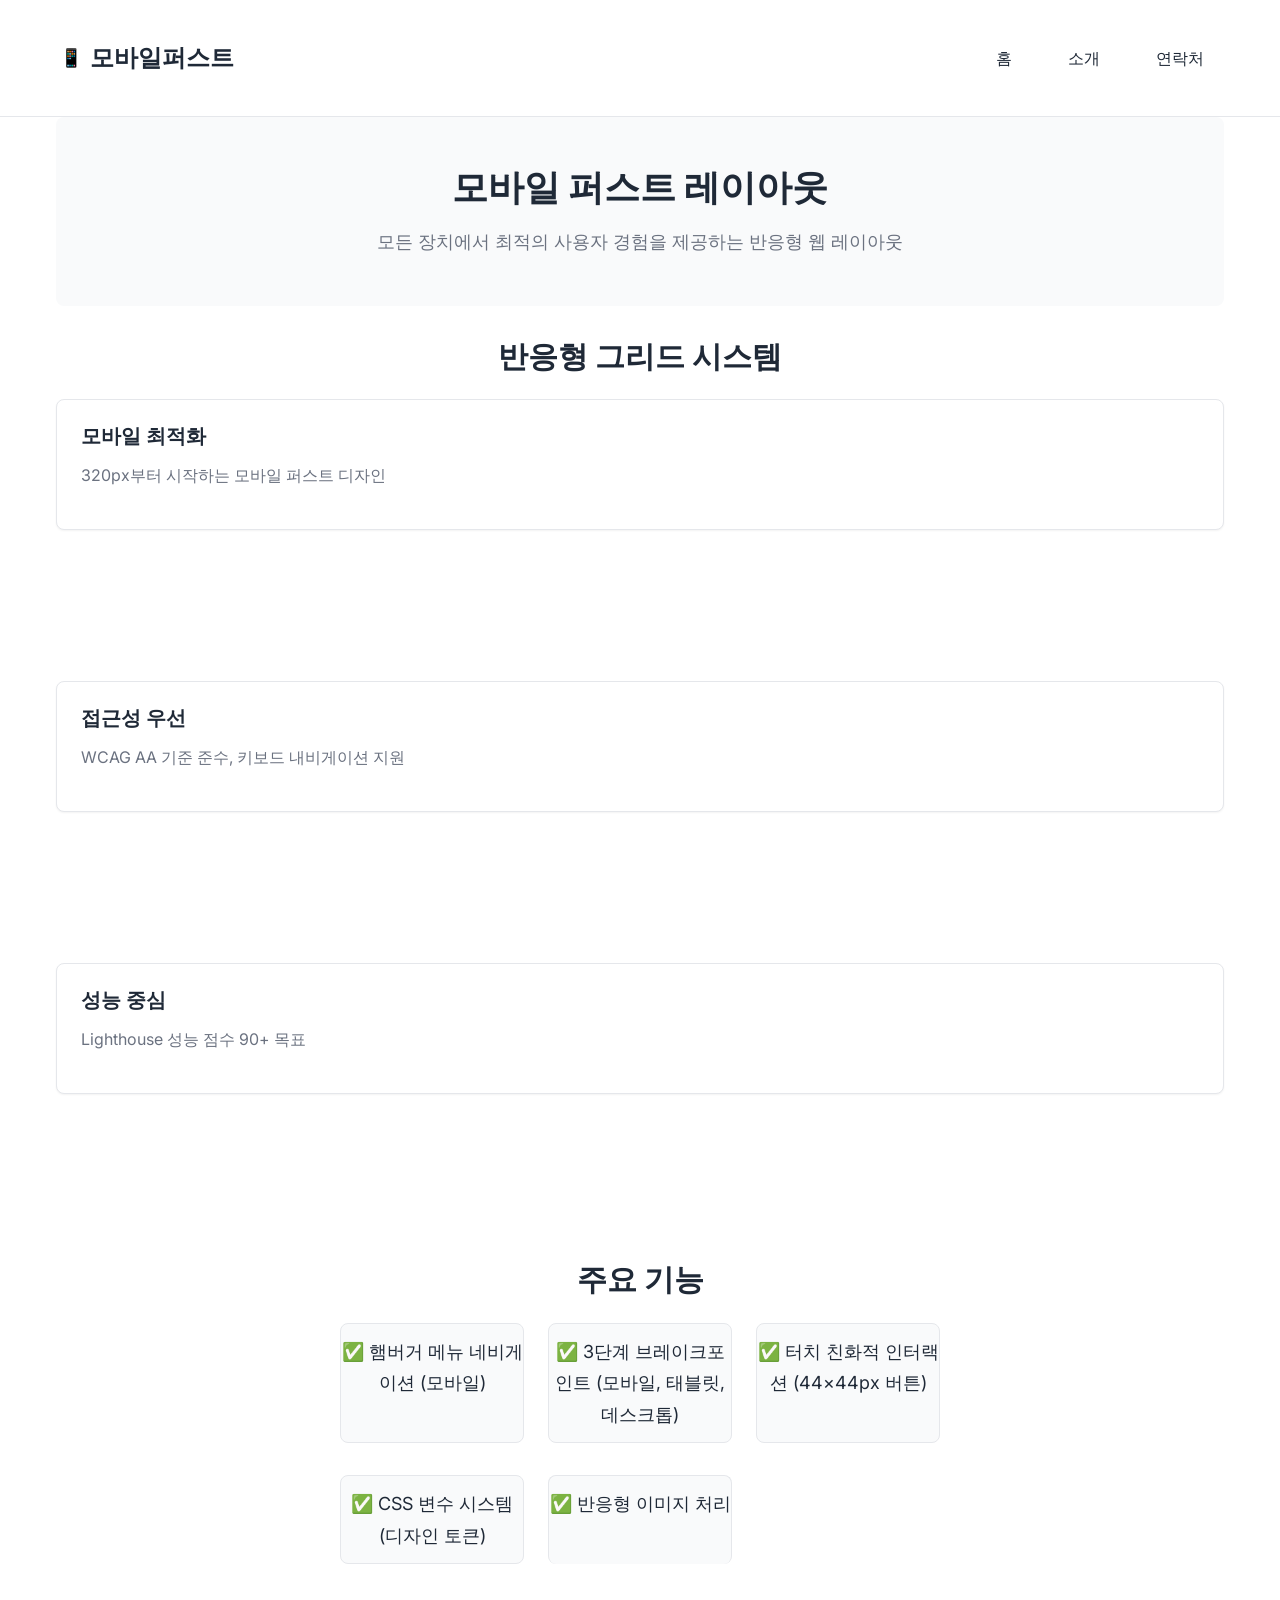
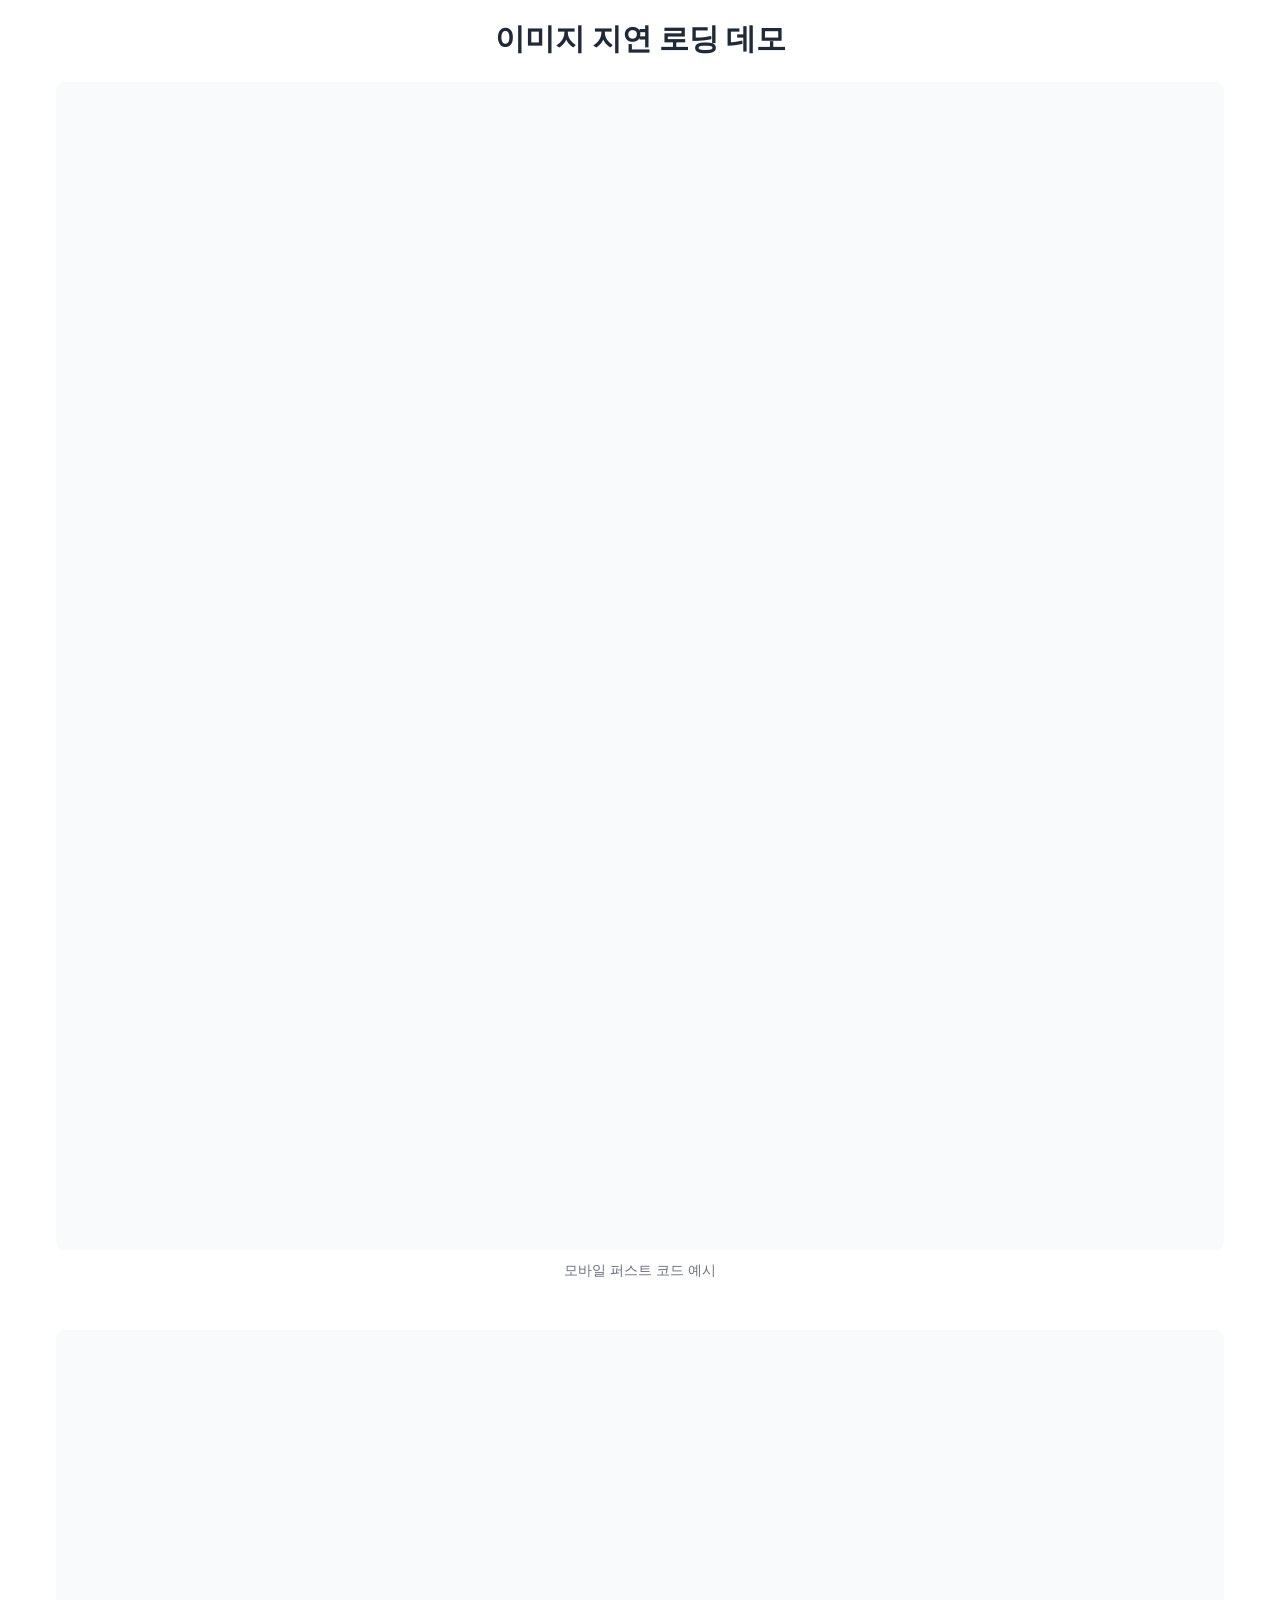
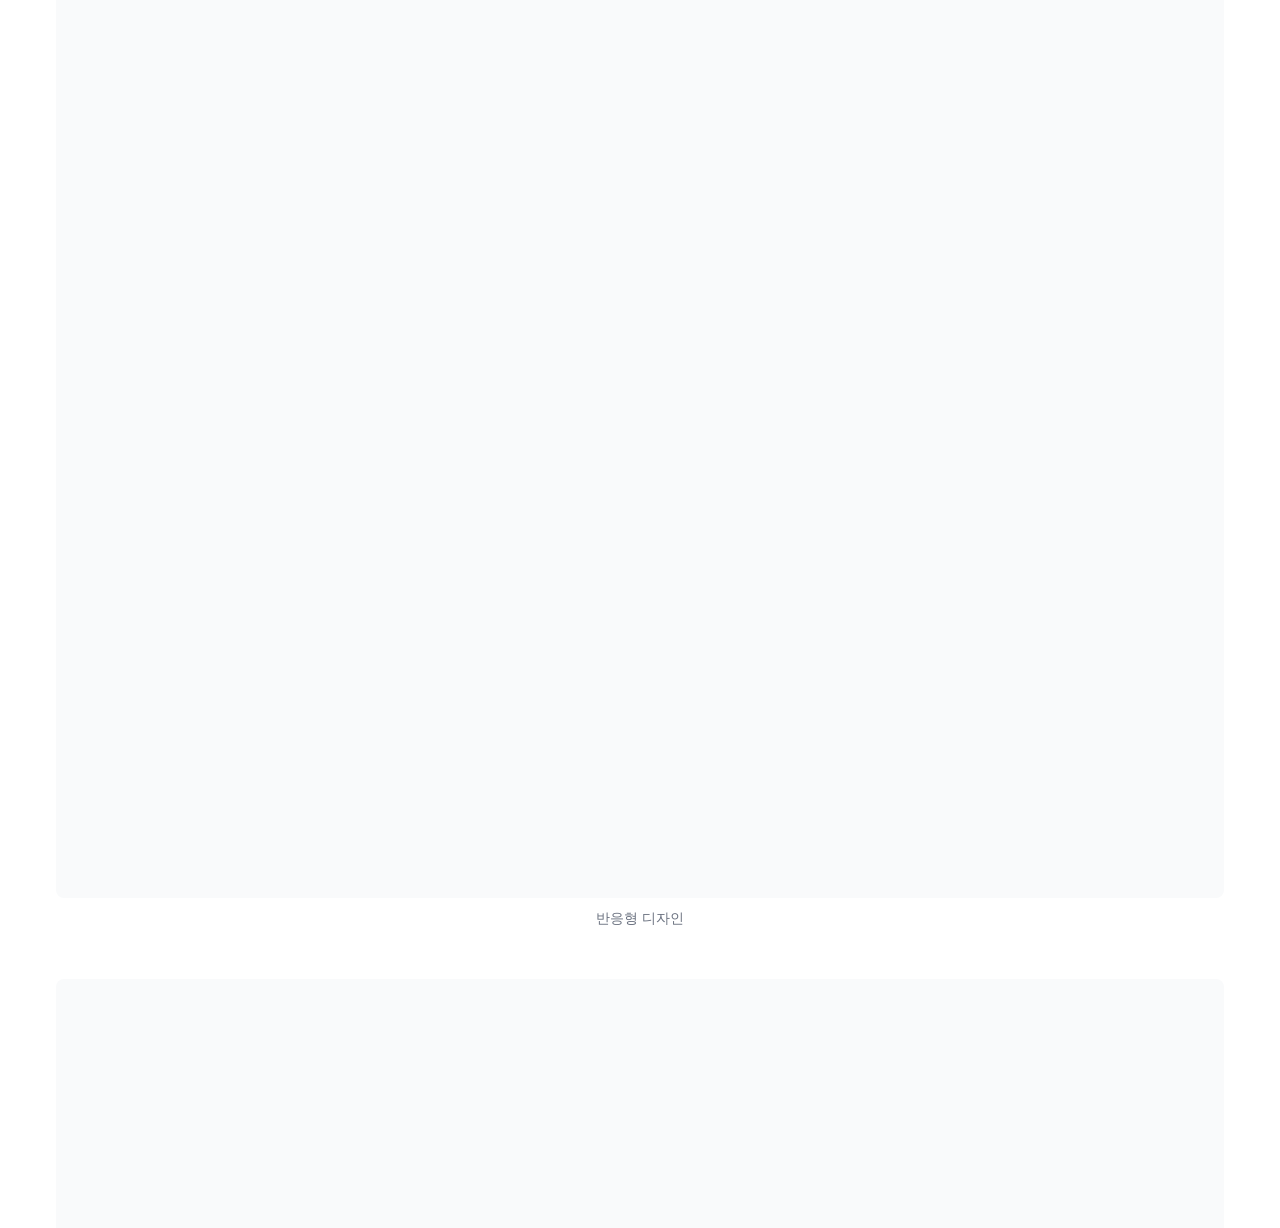
==== index.html @ 949a80e4 "Implement mobile-first responsive layout Features: - Mobile-first CSS media queries (7 breakpoints) " ====
<!DOCTYPE html>
<html lang="ko">
<head>
    <meta charset="UTF-8">
    <meta name="viewport" content="width=device-width, initial-scale=1.0">
    <title>모바일 퍼스트 레이아웃</title>

    <!-- CSS 파일 연결 -->
    <link rel="stylesheet" href="css/base/reset.css">
    <link rel="stylesheet" href="css/base/variables.css">
    <link rel="stylesheet" href="css/base/typography.css">
    <link rel="stylesheet" href="css/main.css">

    <!-- 웹 폰트 (Inter) -->
    <link rel="preconnect" href="https://fonts.googleapis.com">
    <link rel="preconnect" href="https://fonts.gstatic.com" crossorigin>
    <link href="https://fonts.googleapis.com/css2?family=Inter:wght@300;400;500;600;700&display=swap" rel="stylesheet">

    <!-- Favicon -->
    <link rel="icon" type="image/x-icon" href="images/favicon.ico">
</head>
<body>
    <!-- Header 컴포넌트 -->
    <header class="header">
        <div class="container">
            <a href="/" class="logo">모바일퍼스트</a>
            <nav class="navigation">
                <button class="menu-toggle" aria-label="메뉴 토글">
                    <span class="hamburger"></span>
                </button>
                <ul class="nav-list">
                    <li><a href="/">홈</a></li>
                    <li><a href="/about">소개</a></li>
                    <li><a href="/contact">연락처</a></li>
                </ul>
            </nav>
        </div>
    </header>

    <!-- Main content -->
    <main class="main">
        <div class="container">
            <section class="hero">
                <h1 class="hero-title">모바일 퍼스트 레이아웃</h1>
                <p class="hero-description">
                    모든 장치에서 최적의 사용자 경험을 제공하는 반응형 웹 레이아웃
                </p>
            </section>

            <!-- 반응형 그리드 예시 -->
            <section class="grid-section">
                <h2 class="section-title">반응형 그리드 시스템</h2>
                <div class="grid">
                    <div class="col-mobile-12 col-tablet-6 col-desktop-4">
                        <div class="card">
                            <h3 class="card-title">모바일 최적화</h3>
                            <p class="card-text">320px부터 시작하는 모바일 퍼스트 디자인</p>
                        </div>
                    </div>
                    <div class="col-mobile-12 col-tablet-6 col-desktop-4">
                        <div class="card">
                            <h3 class="card-title">접근성 우선</h3>
                            <p class="card-text">WCAG AA 기준 준수, 키보드 내비게이션 지원</p>
                        </div>
                    </div>
                    <div class="col-mobile-12 col-tablet-12 col-desktop-4">
                        <div class="card">
                            <h3 class="card-title">성능 중심</h3>
                            <p class="card-text">Lighthouse 성능 점수 90+ 목표</p>
                        </div>
                    </div>
                </div>
            </section>

            <!-- 주요 기능 설명 -->
            <section class="features">
                <h2 class="section-title">주요 기능</h2>
                <ul class="feature-list">
                    <li class="feature-item">✅ 햄버거 메뉴 네비게이션 (모바일)</li>
                    <li class="feature-item">✅ 3단계 브레이크포인트 (모바일, 태블릿, 데스크톱)</li>
                    <li class="feature-item">✅ 터치 친화적 인터랙션 (44×44px 버튼)</li>
                    <li class="feature-item">✅ CSS 변수 시스템 (디자인 토큰)</li>
                    <li class="feature-item">✅ 반응형 이미지 처리</li>
                </ul>
            </section>

            <!-- 이미지 지연 로딩 데모 -->
            <section class="lazy-demo">
                <h2 class="section-title">이미지 지연 로딩 데모</h2>
                <div class="grid">
                    <div class="col-mobile-12 col-tablet-6 col-desktop-4">
                        <img
                            data-src="https://images.unsplash.com/photo-1555066931-4365d14bab8c?ixlib=rb-4.0.3&auto=format&fit=crop&w=600&q=80"
                            data-srcset="https://images.unsplash.com/photo-1555066931-4365d14bab8c?ixlib=rb-4.0.3&auto=format&fit=crop&w=400&q=80 400w,
                                         https://images.unsplash.com/photo-1555066931-4365d14bab8c?ixlib=rb-4.0.3&auto=format&fit=crop&w=600&q=80 600w,
                                         https://images.unsplash.com/photo-1555066931-4365d14bab8c?ixlib=rb-4.0.3&auto=format&fit=crop&w=800&q=80 800w"
                            sizes="(max-width: 767px) 100vw, (max-width: 1023px) 50vw, 33vw"
                            alt="코드 에디터 예시 이미지"
                            class="lazy-image"
                            width="600"
                            height="400"
                        >
                        <p class="image-caption">모바일 퍼스트 코드 예시</p>
                    </div>
                    <div class="col-mobile-12 col-tablet-6 col-desktop-4">
                        <img
                            data-src="https://images.unsplash.com/photo-1551650975-87deedd944c3?ixlib=rb-4.0.3&auto=format&fit=crop&w=600&q=80"
                            data-srcset="https://images.unsplash.com/photo-1551650975-87deedd944c3?ixlib=rb-4.0.3&auto=format&fit=crop&w=400&q=80 400w,
                                         https://images.unsplash.com/photo-1551650975-87deedd944c3?ixlib=rb-4.0.3&auto=format&fit=crop&w=600&q=80 600w,
                                         https://images.unsplash.com/photo-1551650975-87deedd944c3?ixlib=rb-4.0.3&auto=format&fit=crop&w=800&q=80 800w"
                            sizes="(max-width: 767px) 100vw, (max-width: 1023px) 50vw, 33vw"
                            alt="반응형 디자인 예시 이미지"
                            class="lazy-image"
                            width="600"
                            height="400"
                        >
                        <p class="image-caption">반응형 디자인</p>
                    </div>
                    <div class="col-mobile-12 col-tablet-12 col-desktop-4">
                        <img
                            data-src="https://images.unsplash.com/photo-1555099962-4199c345e5dd?ixlib=rb-4.0.3&auto=format&fit=crop&w=600&q=80"
                            data-srcset="https://images.unsplash.com/photo-1555099962-4199c345e5dd?ixlib=rb-4.0.3&auto=format&fit=crop&w=400&q=80 400w,
                                         https://images.unsplash.com/photo-1555099962-4199c345e5dd?ixlib=rb-4.0.3&auto=format&fit=crop&w=600&q=80 600w,
                                         https://images.unsplash.com/photo-1555099962-4199c345e5dd?ixlib=rb-4.0.3&auto=format&fit=crop&w=800&q=80 800w"
                            sizes="(max-width: 767px) 100vw, (max-width: 1023px) 100vw, 33vw"
                            alt="웹 접근성 예시 이미지"
                            class="lazy-image"
                            width="600"
                            height="400"
                        >
                        <p class="image-caption">웹 접근성</p>
                    </div>
                </div>
                <p class="demo-note">이미지는 지연 로딩됩니다. 스크롤해 보세요!</p>
            </section>
        </div>
    </main>

    <!-- Footer 컴포넌트 -->
    <footer class="footer">
        <div class="container">
            <p class="copyright">&copy; 2026 모바일퍼스트. 모든 권리 보유.</p>
            <nav class="footer-nav">
                <a href="/privacy" class="footer-link">개인정보처리방침</a>
                <a href="/terms" class="footer-link">이용약관</a>
            </nav>
        </div>
    </footer>

    <!-- JavaScript 파일 -->
    <script src="js/components/navigation.js" defer></script>
    <script src="js/components/lazy-loading.js" defer></script>
    <script src="js/main.js" defer></script>
</body>
</html>
---- css/base/variables.css ----
/*
 * CSS Design Tokens (변수 시스템)
 * Design Ref: §3.1 — CSS Design Tokens 시스템
 */

:root {
  /* ===== 색상 시스템 ===== */
  /* 주요 색상 */
  --color-primary: #3b82f6;
  --color-primary-dark: #2563eb;
  --color-primary-light: #60a5fa;

  /* 보조 색상 */
  --color-secondary: #10b981;
  --color-secondary-dark: #059669;
  --color-secondary-light: #34d399;

  /* 중립 색상 */
  --color-text: #1f2937;
  --color-text-light: #6b7280;
  --color-text-lighter: #9ca3af;

  --color-background: #ffffff;
  --color-background-alt: #f9fafb;
  --color-background-dark: #111827;

  /* 경고 및 상태 색상 */
  --color-success: #10b981;
  --color-warning: #f59e0b;
  --color-error: #ef4444;
  --color-info: #3b82f6;

  /* 테두리 색상 */
  --color-border: #e5e7eb;
  --color-border-dark: #d1d5db;

  /* ===== 타이포그래피 시스템 ===== */
  /* 글꼴 패밀리 */
  --font-family-base: 'Inter', '맑은 고딕', 'Apple SD Gothic Neo', sans-serif;
  --font-family-heading: 'Inter', '맑은 고딕', 'Apple SD Gothic Neo', sans-serif;
  --font-family-mono: 'SF Mono', 'Monaco', 'Inconsolata', 'Fira Code', monospace;

  /* 폰트 크기 (모바일 퍼스트) */
  --font-size-xs: 0.75rem;   /* 12px */
  --font-size-sm: 0.875rem;  /* 14px */
  --font-size-base: 1rem;    /* 16px */
  --font-size-lg: 1.125rem;  /* 18px */
  --font-size-xl: 1.25rem;   /* 20px */
  --font-size-2xl: 1.5rem;   /* 24px */
  --font-size-3xl: 1.875rem; /* 30px */
  --font-size-4xl: 2.25rem;  /* 36px */

  /* 폰트 두께 */
  --font-weight-light: 300;
  --font-weight-normal: 400;
  --font-weight-medium: 500;
  --font-weight-semibold: 600;
  --font-weight-bold: 700;

  /* 줄 간격 */
  --line-height-tight: 1.25;
  --line-height-normal: 1.5;
  --line-height-relaxed: 1.75;
  --line-height-loose: 2;

  /* ===== 간격 시스템 (Spacing) ===== */
  --spacing-0: 0;
  --spacing-1: 0.25rem;  /* 4px */
  --spacing-2: 0.5rem;   /* 8px */
  --spacing-3: 0.75rem;  /* 12px */
  --spacing-4: 1rem;     /* 16px */
  --spacing-5: 1.25rem;  /* 20px */
  --spacing-6: 1.5rem;   /* 24px */
  --spacing-8: 2rem;     /* 32px */
  --spacing-10: 2.5rem;  /* 40px */
  --spacing-12: 3rem;    /* 48px */
  --spacing-16: 4rem;    /* 64px */
  --spacing-20: 5rem;    /* 80px */
  --spacing-24: 6rem;    /* 96px */

  /* ===== 브레이크포인트 (모바일 퍼스트) ===== */
  --breakpoint-mobile: 320px;
  --breakpoint-mobile-lg: 425px;
  --breakpoint-tablet: 768px;
  --breakpoint-tablet-lg: 1024px;
  --breakpoint-desktop: 1280px;
  --breakpoint-desktop-lg: 1440px;
  --breakpoint-desktop-xl: 1920px;

  /* ===== 레이아웃 시스템 ===== */
  /* 컨테이너 너비 */
  --container-mobile: 100%;
  --container-tablet: 100%;
  --container-desktop: 1200px;

  /* 그리드 갭 */
  --grid-gap-xs: var(--spacing-2);
  --grid-gap-sm: var(--spacing-4);
  --grid-gap-md: var(--spacing-6);
  --grid-gap-lg: var(--spacing-8);

  /* ===== 그림자 시스템 ===== */
  --shadow-sm: 0 1px 2px 0 rgba(0, 0, 0, 0.05);
  --shadow-md: 0 4px 6px -1px rgba(0, 0, 0, 0.1), 0 2px 4px -1px rgba(0, 0, 0, 0.06);
  --shadow-lg: 0 10px 15px -3px rgba(0, 0, 0, 0.1), 0 4px 6px -2px rgba(0, 0, 0, 0.05);
  --shadow-xl: 0 20px 25px -5px rgba(0, 0, 0, 0.1), 0 10px 10px -5px rgba(0, 0, 0, 0.04);

  /* ===== 테두리 반경 ===== */
  --radius-sm: 0.25rem;  /* 4px */
  --radius-md: 0.375rem; /* 6px */
  --radius-lg: 0.5rem;   /* 8px */
  --radius-xl: 0.75rem;  /* 12px */
  --radius-2xl: 1rem;    /* 16px */
  --radius-full: 9999px;

  /* ===== 전환 효과 ===== */
  --transition-fast: 150ms;
  --transition-normal: 250ms;
  --transition-slow: 350ms;
  --transition-timing: cubic-bezier(0.4, 0, 0.2, 1);

  /* ===== 접근성 관련 ===== */
  /* 터치 친화적 크기 */
  --touch-target-min: 44px;
  --touch-target-ideal: 48px;

  /* 색상 대비 (WCAG AA 기준) */
  --contrast-ratio-min: 4.5;
}

/* 다크 모드 변수 (미래 구현을 위한 준비) */
@media (prefers-color-scheme: dark) {
  :root {
    --color-text: #f9fafb;
    --color-text-light: #d1d5db;
    --color-text-lighter: #9ca3af;

    --color-background: #111827;
    --color-background-alt: #1f2937;
    --color-background-dark: #030712;

    --color-border: #374151;
    --color-border-dark: #4b5563;
  }
}
---- css/base/typography.css ----
/*
 * 타이포그래피 시스템
 * Design Ref: §3.1 — CSS Design Tokens 시스템
 * 목적: 일관된 타이포그래피 스타일 정의
 */

/* 기본 타이포그래피 */
body {
  font-family: var(--font-family-base, 'Inter', sans-serif);
  font-size: var(--font-size-base, 1rem);
  font-weight: var(--font-weight-normal, 400);
  line-height: var(--line-height-normal, 1.5);
  color: var(--color-text, #1f2937);
  -webkit-font-smoothing: antialiased;
  -moz-osx-font-smoothing: grayscale;
}

/* 제목 스타일 */
h1, h2, h3, h4, h5, h6 {
  font-family: var(--font-family-heading, var(--font-family-base));
  font-weight: var(--font-weight-semibold, 600);
  line-height: var(--line-height-tight, 1.25);
  color: var(--color-text, #1f2937);
  margin-bottom: var(--spacing-4, 1rem);
}

/* h1 */
h1 {
  font-size: var(--font-size-4xl, 2.25rem); /* 36px */
  font-weight: var(--font-weight-bold, 700);
  margin-bottom: var(--spacing-6, 1.5rem);
}

/* h2 */
h2 {
  font-size: var(--font-size-3xl, 1.875rem); /* 30px */
  margin-bottom: var(--spacing-5, 1.25rem);
}

/* h3 */
h3 {
  font-size: var(--font-size-2xl, 1.5rem); /* 24px */
  margin-bottom: var(--spacing-4, 1rem);
}

/* h4 */
h4 {
  font-size: var(--font-size-xl, 1.25rem); /* 20px */
  margin-bottom: var(--spacing-3, 0.75rem);
}

/* h5 */
h5 {
  font-size: var(--font-size-lg, 1.125rem); /* 18px */
  margin-bottom: var(--spacing-2, 0.5rem);
}

/* h6 */
h6 {
  font-size: var(--font-size-base, 1rem); /* 16px */
  margin-bottom: var(--spacing-2, 0.5rem);
}

/* 문단 스타일 */
p {
  margin-bottom: var(--spacing-4, 1rem);
  line-height: var(--line-height-normal, 1.5);
}

/* 작은 텍스트 */
small {
  font-size: var(--font-size-sm, 0.875rem); /* 14px */
  color: var(--color-text-light, #6b7280);
}

/* 링크 스타일 */
a {
  color: var(--color-primary, #3b82f6);
  text-decoration: none;
  transition: color var(--transition-fast, 150ms) var(--transition-timing, cubic-bezier(0.4, 0, 0.2, 1));
}

a:hover {
  color: var(--color-primary-dark, #2563eb);
  text-decoration: underline;
}

a:focus-visible {
  outline: 2px solid var(--color-primary, #3b82f6);
  outline-offset: 2px;
  border-radius: var(--radius-sm, 0.25rem);
}

/* 리스트 스타일 */
ul:not(.nav-list):not(.feature-list),
ol:not(.nav-list):not(.feature-list) {
  margin-left: var(--spacing-6, 1.5rem);
  margin-bottom: var(--spacing-4, 1rem);
}

li {
  margin-bottom: var(--spacing-2, 0.5rem);
}

/* 인용문 */
blockquote {
  border-left: 4px solid var(--color-border, #e5e7eb);
  padding-left: var(--spacing-4, 1rem);
  margin: var(--spacing-6, 1.5rem) 0;
  color: var(--color-text-light, #6b7280);
  font-style: italic;
}

/* 코드 스타일 */
code,
pre {
  font-family: var(--font-family-mono, monospace);
  font-size: var(--font-size-sm, 0.875rem);
}

code {
  background-color: var(--color-background-alt, #f9fafb);
  padding: 0.125rem 0.375rem;
  border-radius: var(--radius-sm, 0.25rem);
  color: var(--color-error, #ef4444);
}

pre {
  background-color: var(--color-background-alt, #f9fafb);
  padding: var(--spacing-4, 1rem);
  border-radius: var(--radius-md, 0.375rem);
  overflow-x: auto;
  margin-bottom: var(--spacing-4, 1rem);
}

pre code {
  background-color: transparent;
  padding: 0;
  color: inherit;
}

/* 수평선 */
hr {
  border: none;
  height: 1px;
  background-color: var(--color-border, #e5e7eb);
  margin: var(--spacing-8, 2rem) 0;
}

/* 텍스트 유틸리티 클래스 */
.text-light {
  color: var(--color-text-light, #6b7280);
}

.text-lighter {
  color: var(--color-text-lighter, #9ca3af);
}

.text-center {
  text-align: center;
}

.text-right {
  text-align: right;
}

.text-left {
  text-align: left;
}

/* 폰트 두께 유틸리티 */
.font-light {
  font-weight: var(--font-weight-light, 300);
}

.font-normal {
  font-weight: var(--font-weight-normal, 400);
}

.font-medium {
  font-weight: var(--font-weight-medium, 500);
}

.font-semibold {
  font-weight: var(--font-weight-semibold, 600);
}

.font-bold {
  font-weight: var(--font-weight-bold, 700);
}

/* 모바일 타이포그래피 조정 */
@media (max-width: 767px) {
  h1 {
    font-size: var(--font-size-3xl, 1.875rem); /* 30px */
  }

  h2 {
    font-size: var(--font-size-2xl, 1.5rem); /* 24px */
  }

  h3 {
    font-size: var(--font-size-xl, 1.25rem); /* 20px */
  }

  p {
    font-size: var(--font-size-base, 1rem);
  }
}

/* 다크 모드 타이포그래피 */
@media (prefers-color-scheme: dark) {
  body {
    color: var(--color-text, #f9fafb);
  }

  h1, h2, h3, h4, h5, h6 {
    color: var(--color-text, #f9fafb);
  }

  small {
    color: var(--color-text-light, #d1d5db);
  }

  code {
    background-color: var(--color-background-alt, #1f2937);
    color: var(--color-secondary-light, #34d399);
  }

  pre {
    background-color: var(--color-background-alt, #1f2937);
  }

  blockquote {
    border-left-color: var(--color-border, #374151);
    color: var(--color-text-light, #d1d5db);
  }

  hr {
    background-color: var(--color-border, #374151);
  }
}
---- css/main.css ----
/*
 * 메인 CSS 파일 (모든 스타일 import)
 * Design Ref: §6.1 — 기본 구조 설정 (모듈-1)
 * 목적: 모든 CSS 모듈을 통합 관리
 */

/* ===== 기본 스타일 ===== */
@import url('base/reset.css');     /* 브라우저 초기화 */
@import url('base/variables.css'); /* CSS 변수 시스템 */
@import url('base/typography.css'); /* 타이포그래피 시스템 */

/* ===== 컴포넌트 스타일 (모듈-3에서 구현) ===== */
@import url('components/header.css');
@import url('components/navigation.css');
@import url('components/grid.css');
/* @import url('components/footer.css'); */

/* ===== 레이아웃 스타일 (모듈-2에서 구현) ===== */
@import url('layouts/mobile.css');
@import url('layouts/tablet.css');
@import url('layouts/desktop.css');

/* ===== 공통 레이아웃 스타일 ===== */

/* 컨테이너 */
.container {
  width: 100%;
  max-width: var(--container-desktop, 1200px);
  margin: 0 auto;
  padding: 0 var(--spacing-4, 1rem);
}

@media (max-width: 1023px) {
  .container {
    max-width: var(--container-tablet, 100%);
    padding: 0 var(--spacing-4, 1rem);
  }
}

@media (max-width: 767px) {
  .container {
    max-width: var(--container-mobile, 100%);
    padding: 0 var(--spacing-3, 0.75rem);
  }
}

/* 기본 섹션 스타일 */
.section-title {
  font-size: var(--font-size-3xl, 1.875rem);
  font-weight: var(--font-weight-bold, 700);
  margin-bottom: var(--spacing-6, 1.5rem);
  text-align: center;
}

/* 히어로 섹션 */
.hero {
  padding: var(--spacing-12, 3rem) 0;
  text-align: center;
  background-color: var(--color-background-alt, #f9fafb);
  border-radius: var(--radius-lg, 0.5rem);
  margin-bottom: var(--spacing-8, 2rem);
}

.hero-title {
  font-size: var(--font-size-4xl, 2.25rem);
  margin-bottom: var(--spacing-4, 1rem);
}

.hero-description {
  font-size: var(--font-size-lg, 1.125rem);
  color: var(--color-text-light, #6b7280);
  max-width: 600px;
  margin: 0 auto;
}

/* 카드 컴포넌트 */
.card {
  background-color: var(--color-background, #ffffff);
  border: 1px solid var(--color-border, #e5e7eb);
  border-radius: var(--radius-lg, 0.5rem);
  padding: var(--spacing-6, 1.5rem);
  box-shadow: var(--shadow-sm, 0 1px 2px 0 rgba(0, 0, 0, 0.05));
  transition: box-shadow var(--transition-normal, 250ms) var(--transition-timing, cubic-bezier(0.4, 0, 0.2, 1));
}

.card:hover {
  box-shadow: var(--shadow-md, 0 4px 6px -1px rgba(0, 0, 0, 0.1));
}

.card-title {
  font-size: var(--font-size-xl, 1.25rem);
  font-weight: var(--font-weight-semibold, 600);
  margin-bottom: var(--spacing-3, 0.75rem);
}

.card-text {
  color: var(--color-text-light, #6b7280);
  line-height: var(--line-height-relaxed, 1.75);
}

/* 지연 로딩 이미지 스타일 */
.lazy-image {
  width: 100%;
  height: auto;
  border-radius: var(--radius-lg, 0.5rem);
  background-color: var(--color-background-alt, #f9fafb);
  transition: opacity var(--transition-normal, 250ms) var(--transition-timing, cubic-bezier(0.4, 0, 0.2, 1));
}

.lazy-image[data-src],
.lazy-image[data-srcset] {
  opacity: 0.3;
}

.lazy-image.lazy-loaded {
  opacity: 1;
}

.image-caption {
  margin-top: var(--spacing-2, 0.5rem);
  color: var(--color-text-light, #6b7280);
  font-size: var(--font-size-sm, 0.875rem);
  text-align: center;
}

.demo-note {
  text-align: center;
  margin-top: var(--spacing-4, 1rem);
  color: var(--color-primary, #3b82f6);
  font-weight: var(--font-weight-medium, 500);
}

.lazy-demo {
  margin-bottom: var(--spacing-12, 3rem);
}

/* 그리드 섹션 */
.grid-section {
  margin-bottom: var(--spacing-12, 3rem);
}

/* 기능 설명 섹션 */
.features {
  margin-bottom: var(--spacing-12, 3rem);
}

.feature-list {
  max-width: 600px;
  margin: 0 auto;
}

.feature-item {
  padding: var(--spacing-3, 0.75rem) 0;
  border-bottom: 1px solid var(--color-border, #e5e7eb);
  font-size: var(--font-size-lg, 1.125rem);
}

.feature-item:last-child {
  border-bottom: none;
}

/* 푸터 기본 스타일 */
.footer {
  background-color: var(--color-background-alt, #f9fafb);
  padding: var(--spacing-8, 2rem) 0;
  margin-top: var(--spacing-12, 3rem);
  border-top: 1px solid var(--color-border, #e5e7eb);
}

.copyright {
  color: var(--color-text-light, #6b7280);
  margin-bottom: var(--spacing-4, 1rem);
}

.footer-nav {
  display: flex;
  gap: var(--spacing-4, 1rem);
  flex-wrap: wrap;
}

.footer-link {
  color: var(--color-text-light, #6b7280);
  transition: color var(--transition-fast, 150ms) var(--transition-timing, cubic-bezier(0.4, 0, 0.2, 1));
}

.footer-link:hover {
  color: var(--color-primary, #3b82f6);
}

/* 다크 모드 스타일 */
@media (prefers-color-scheme: dark) {
  .hero {
    background-color: var(--color-background-alt, #1f2937);
  }

  .card {
    background-color: var(--color-background, #111827);
    border-color: var(--color-border, #374151);
  }

  .feature-item {
    border-bottom-color: var(--color-border, #374151);
  }

  .footer {
    background-color: var(--color-background-alt, #1f2937);
    border-top-color: var(--color-border, #374151);
  }

  .copyright,
  .footer-link {
    color: var(--color-text-light, #d1d5db);
  }
}
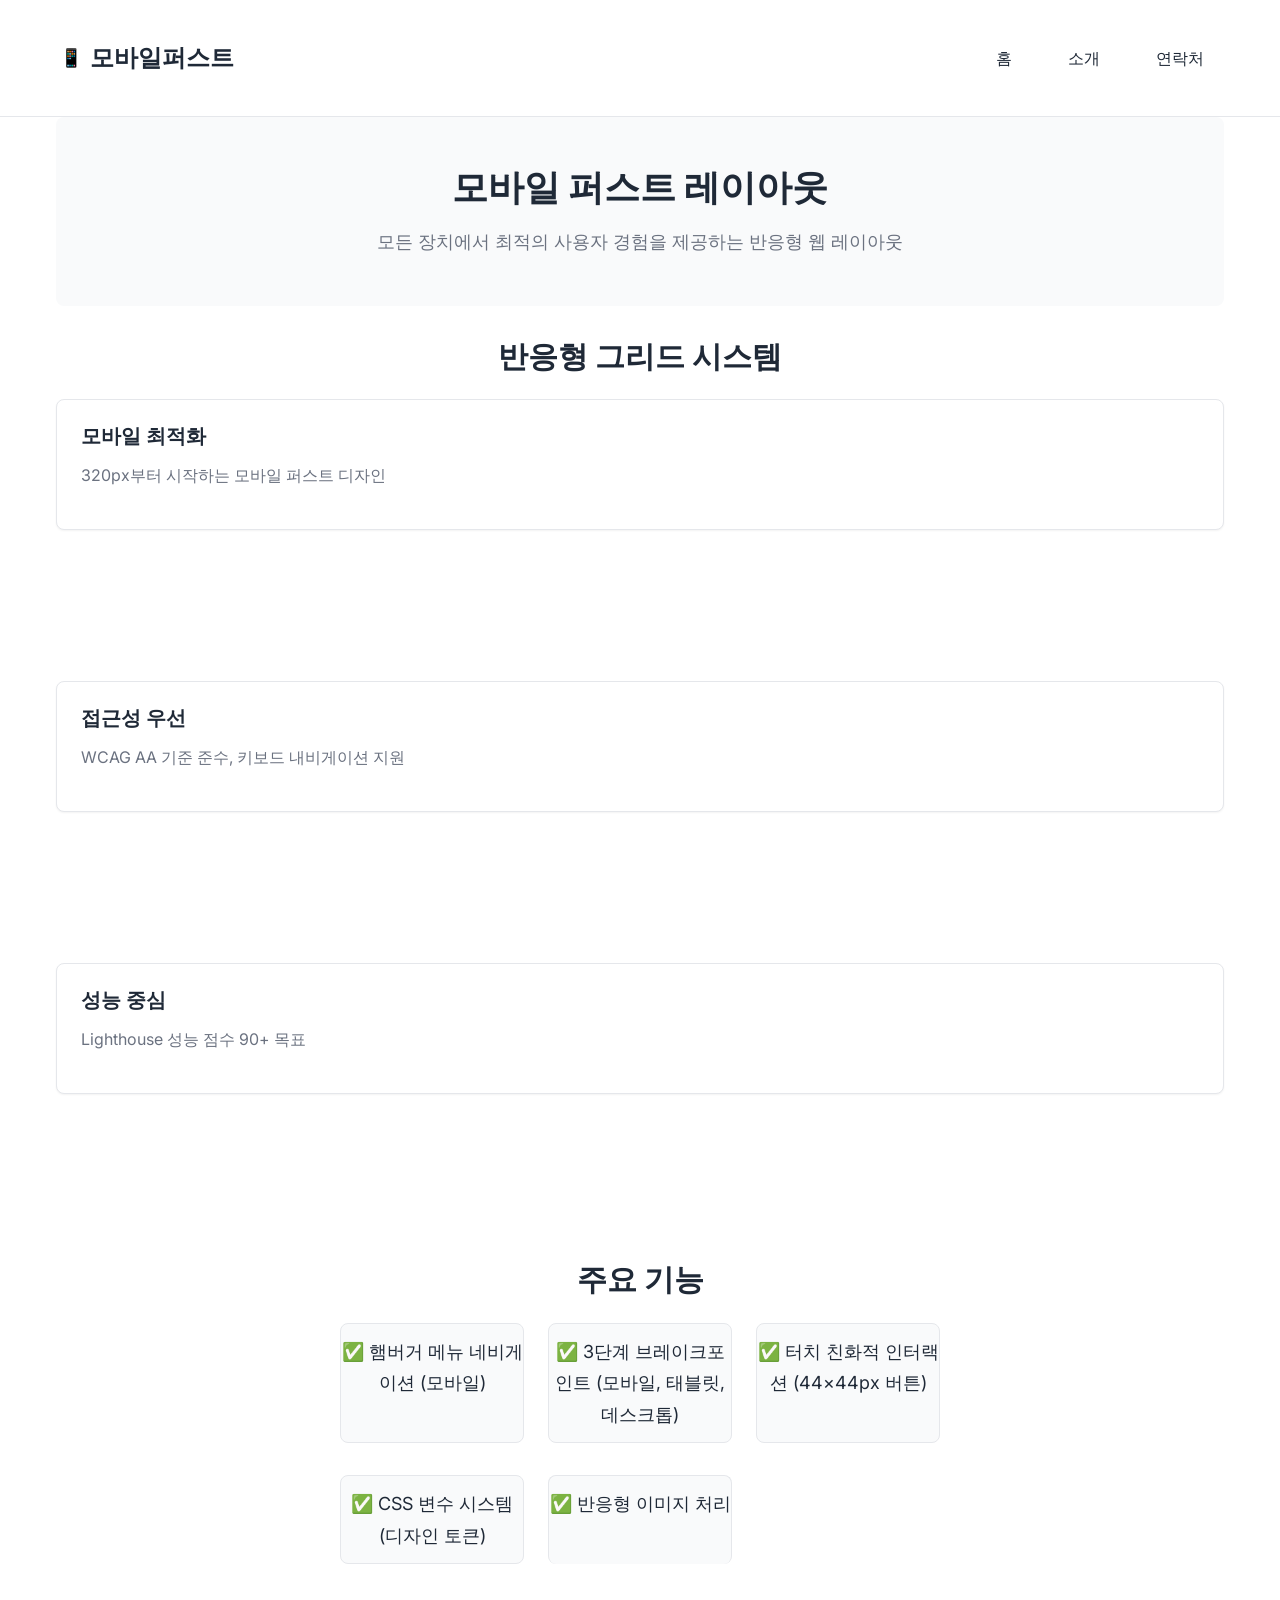
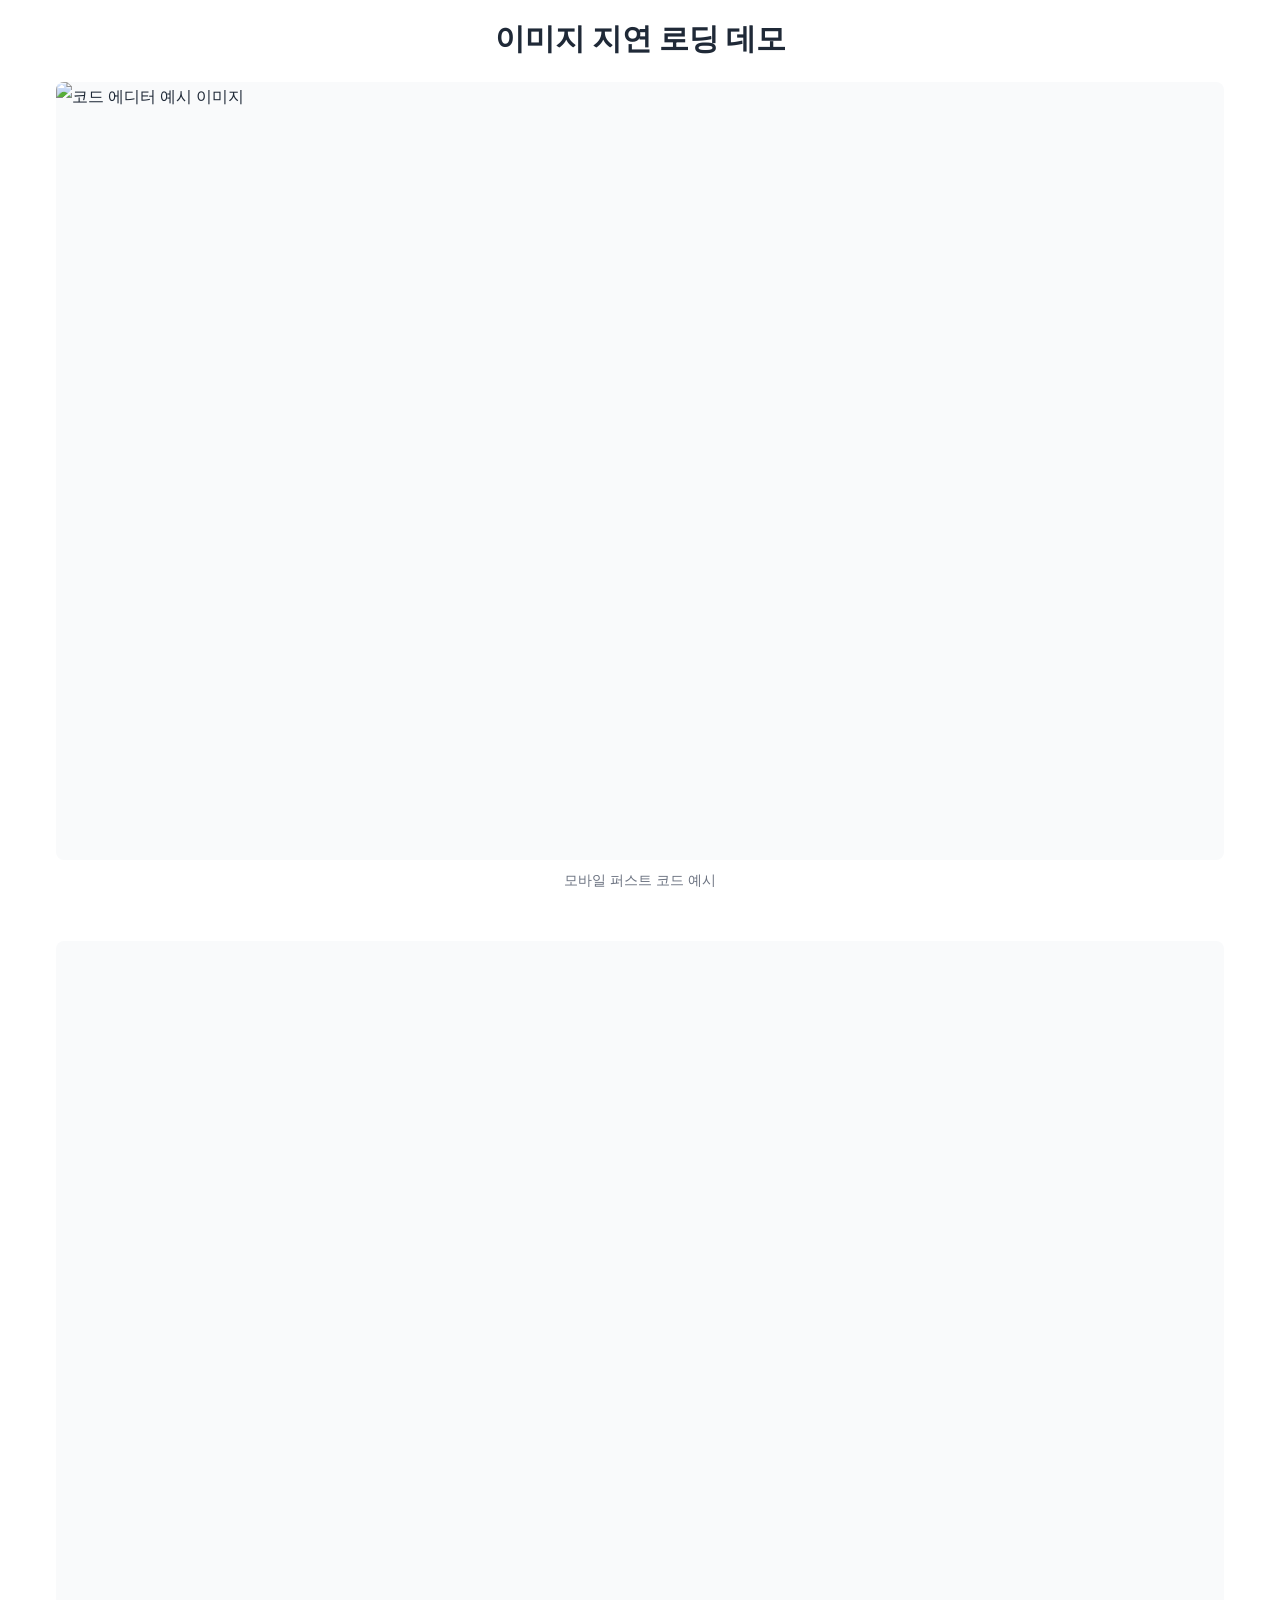
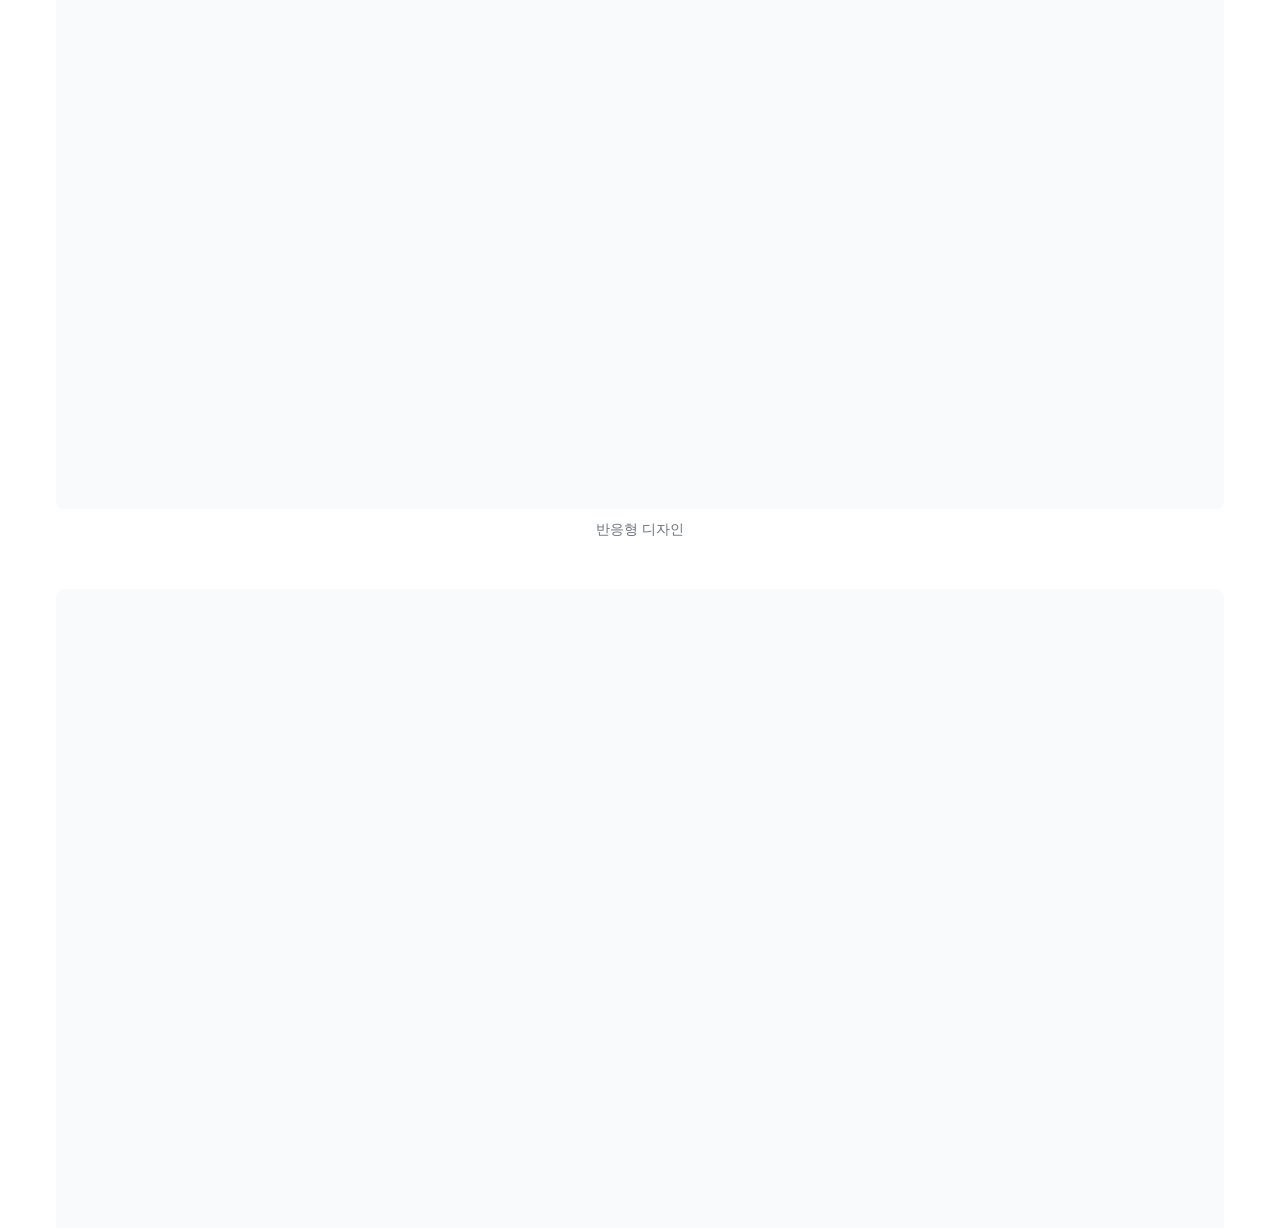
==== commit c156c557: "연락처 폼 JavaScript 검증 기능 구현 Co-Authored-By: Claude Opus 4.6 <noreply@anthropic.com>" ====
--- a/index.html
+++ b/index.html
@@ -29,9 +29,9 @@
                     <span class="hamburger"></span>
                 </button>
                 <ul class="nav-list">
-                    <li><a href="/">홈</a></li>
-                    <li><a href="/about">소개</a></li>
-                    <li><a href="/contact">연락처</a></li>
+                    <li><a href="index.html">홈</a></li>
+                    <li><a href="about.html">소개</a></li>
+                    <li><a href="contact.html">연락처</a></li>
                 </ul>
             </nav>
         </div>
--- a/css/main.css
+++ b/css/main.css
@@ -13,6 +13,7 @@
 @import url('components/header.css');
 @import url('components/navigation.css');
 @import url('components/grid.css');
+@import url('components/form-validation.css');
 /* @import url('components/footer.css'); */
 
 /* ===== 레이아웃 스타일 (모듈-2에서 구현) ===== */
